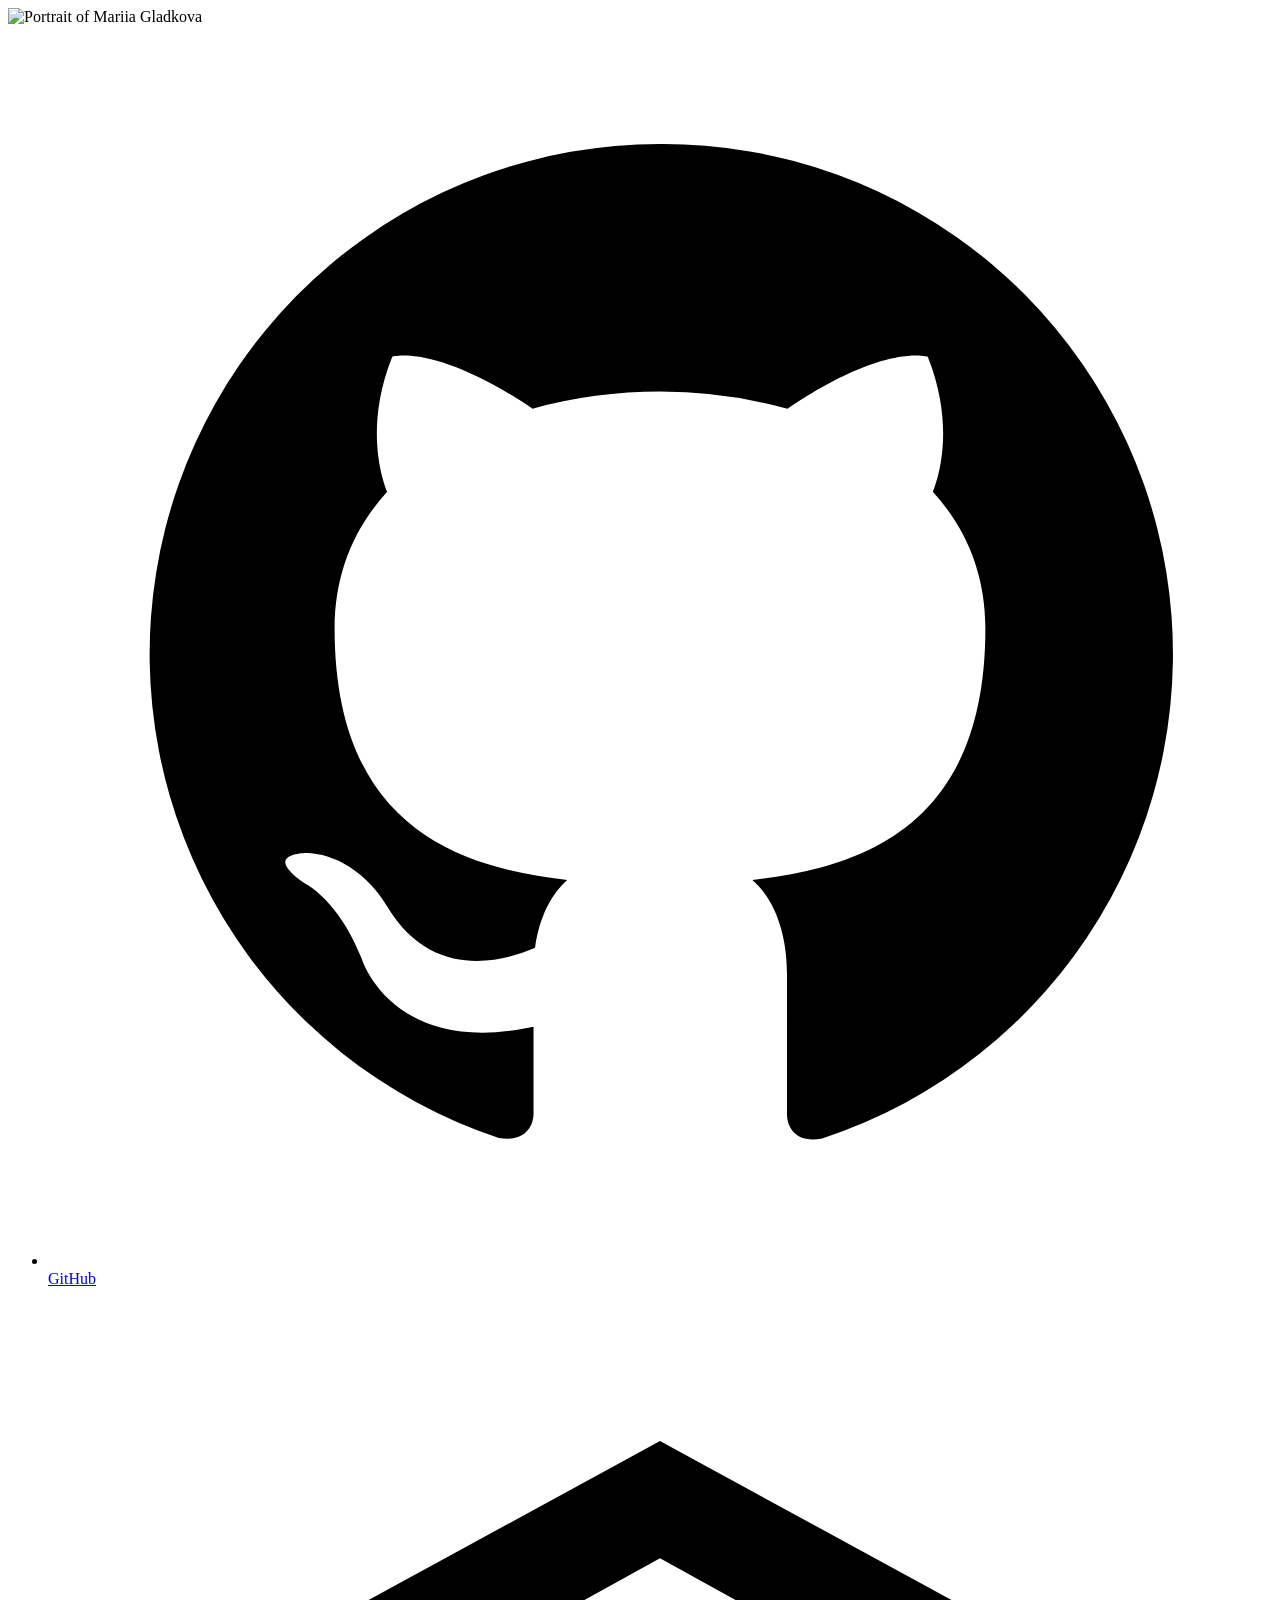
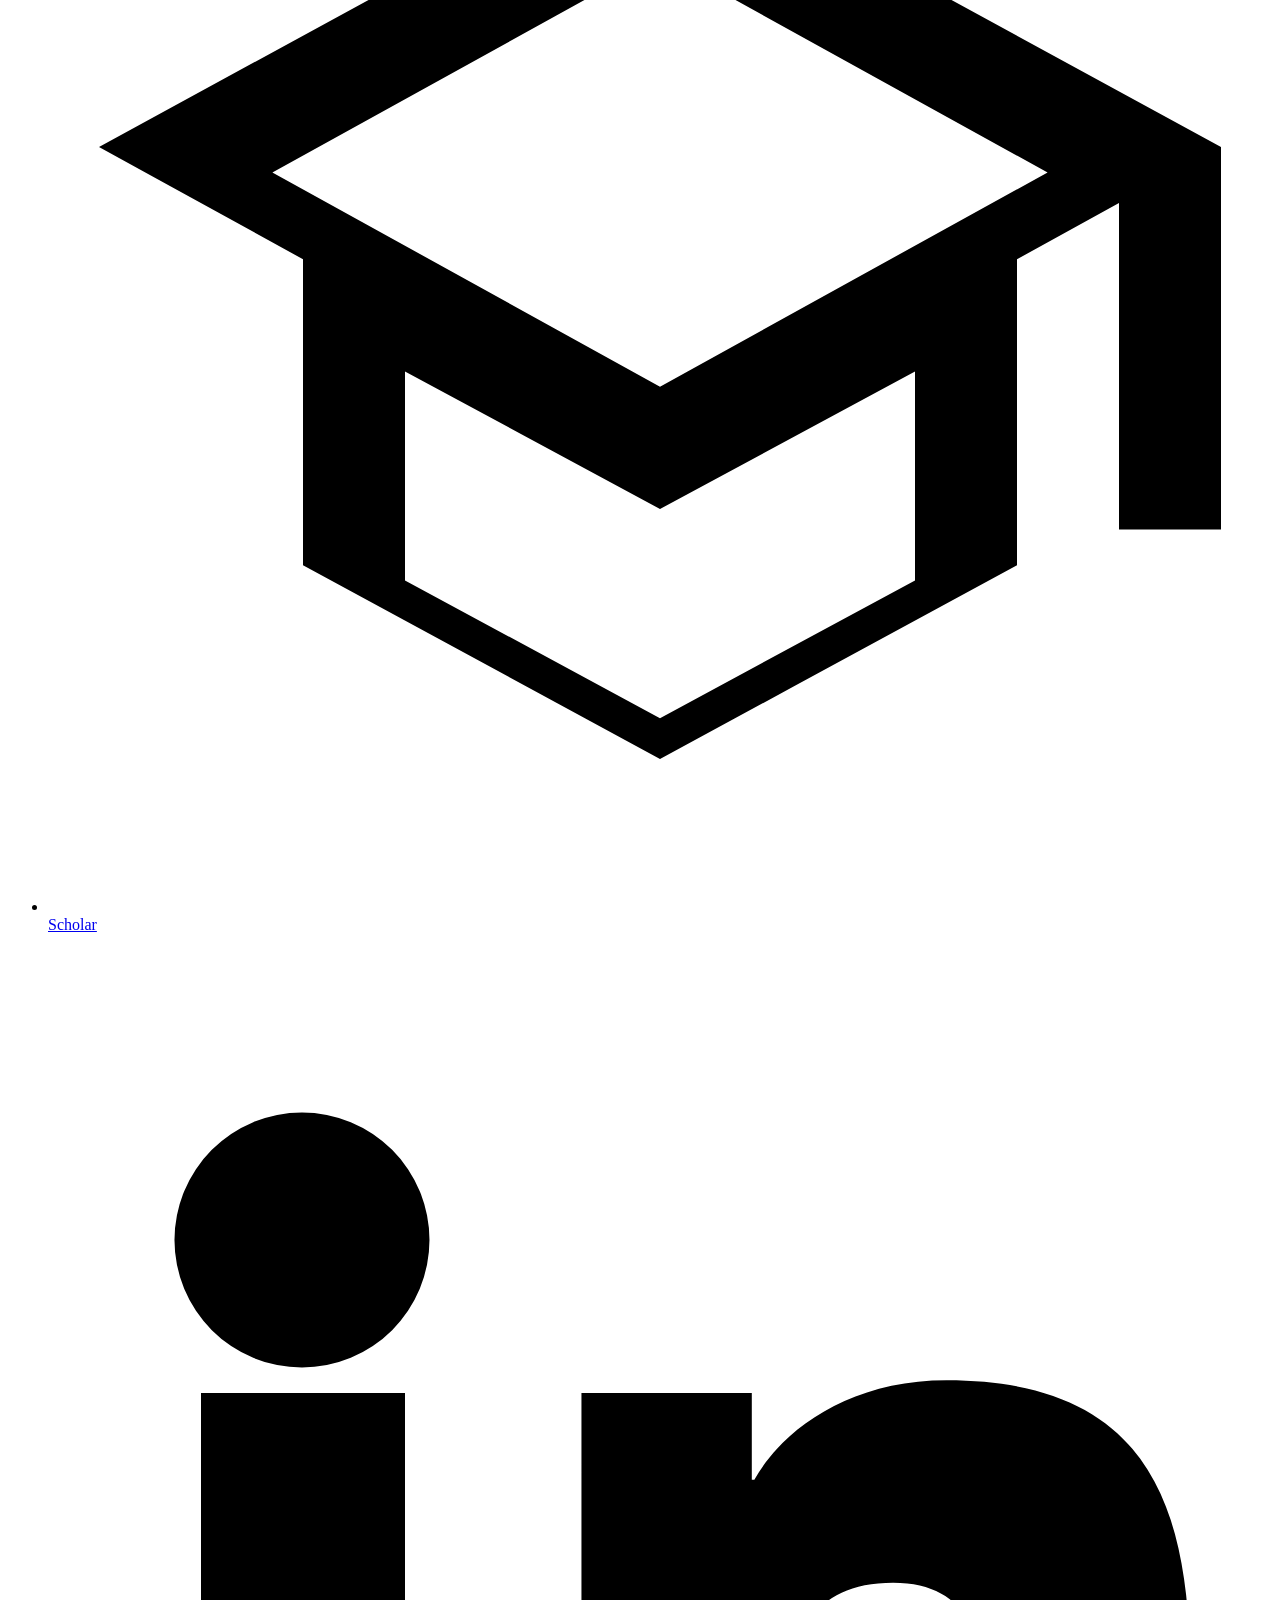
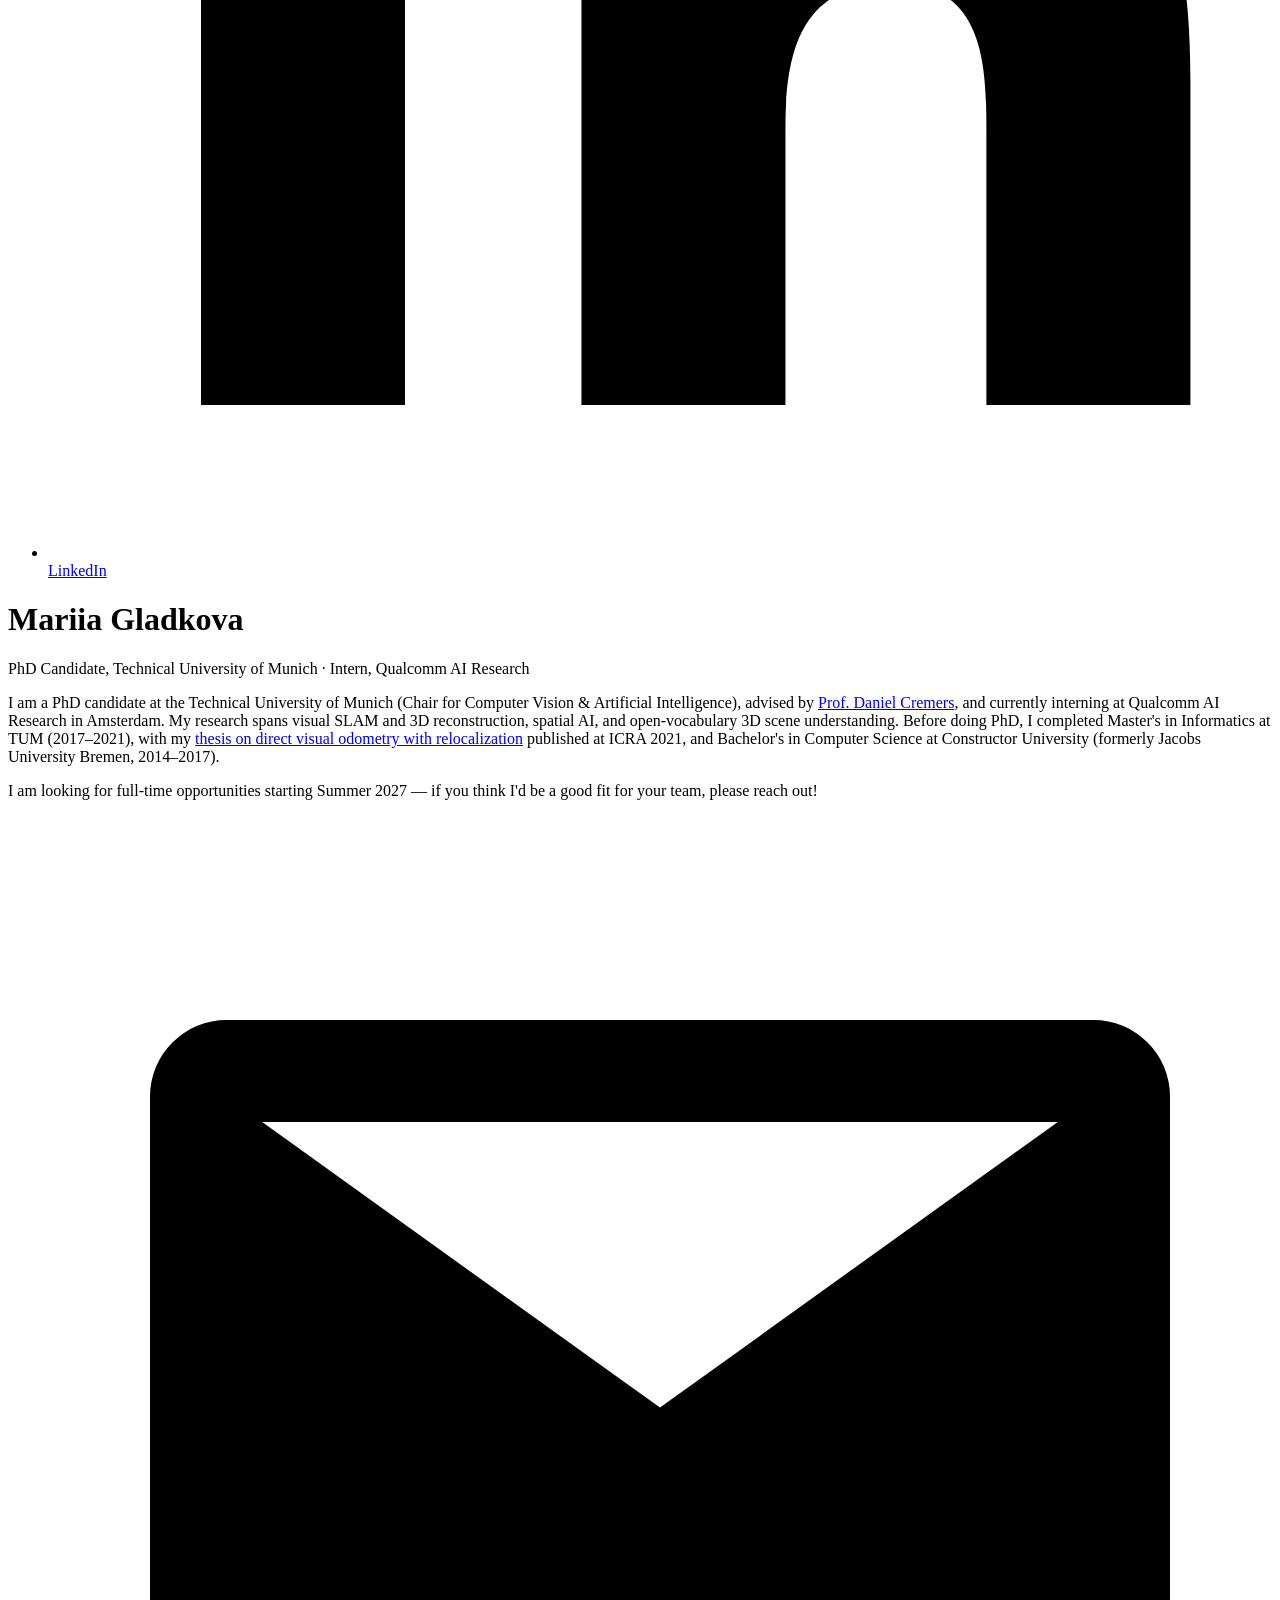
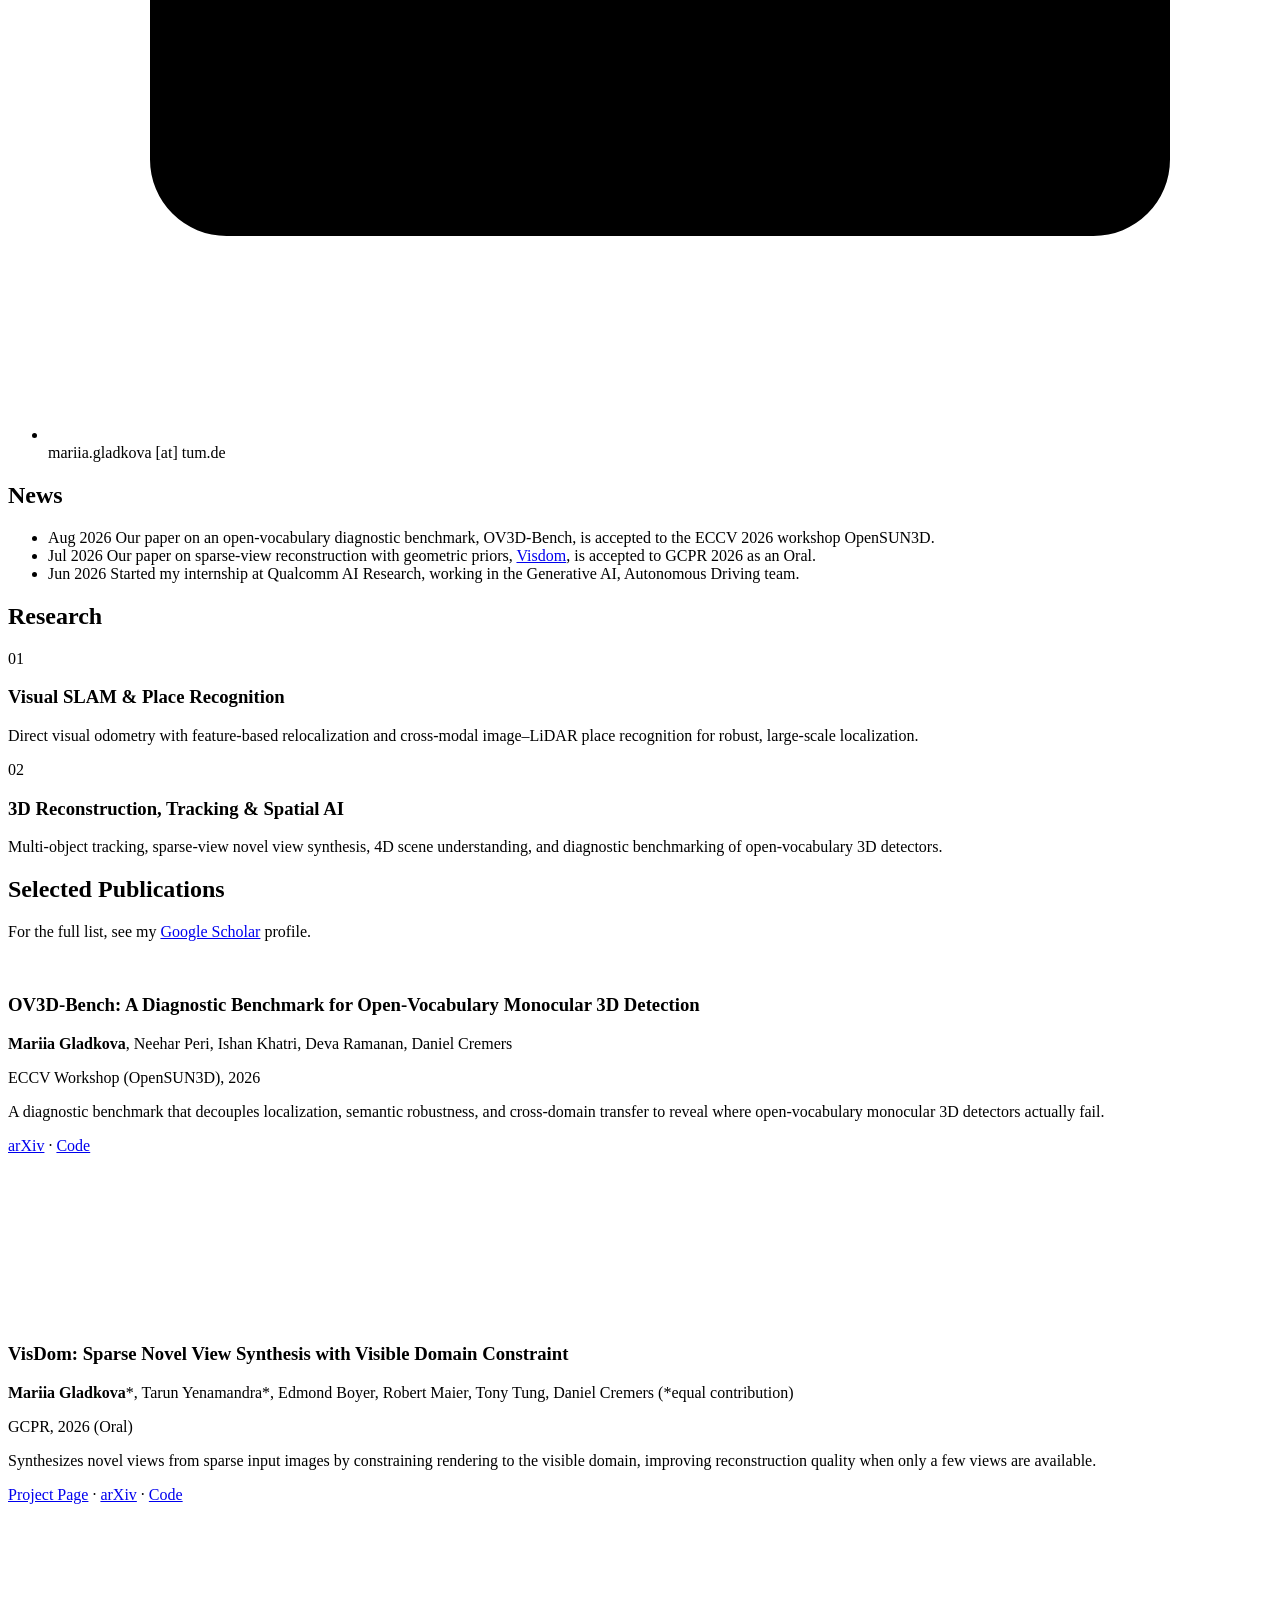
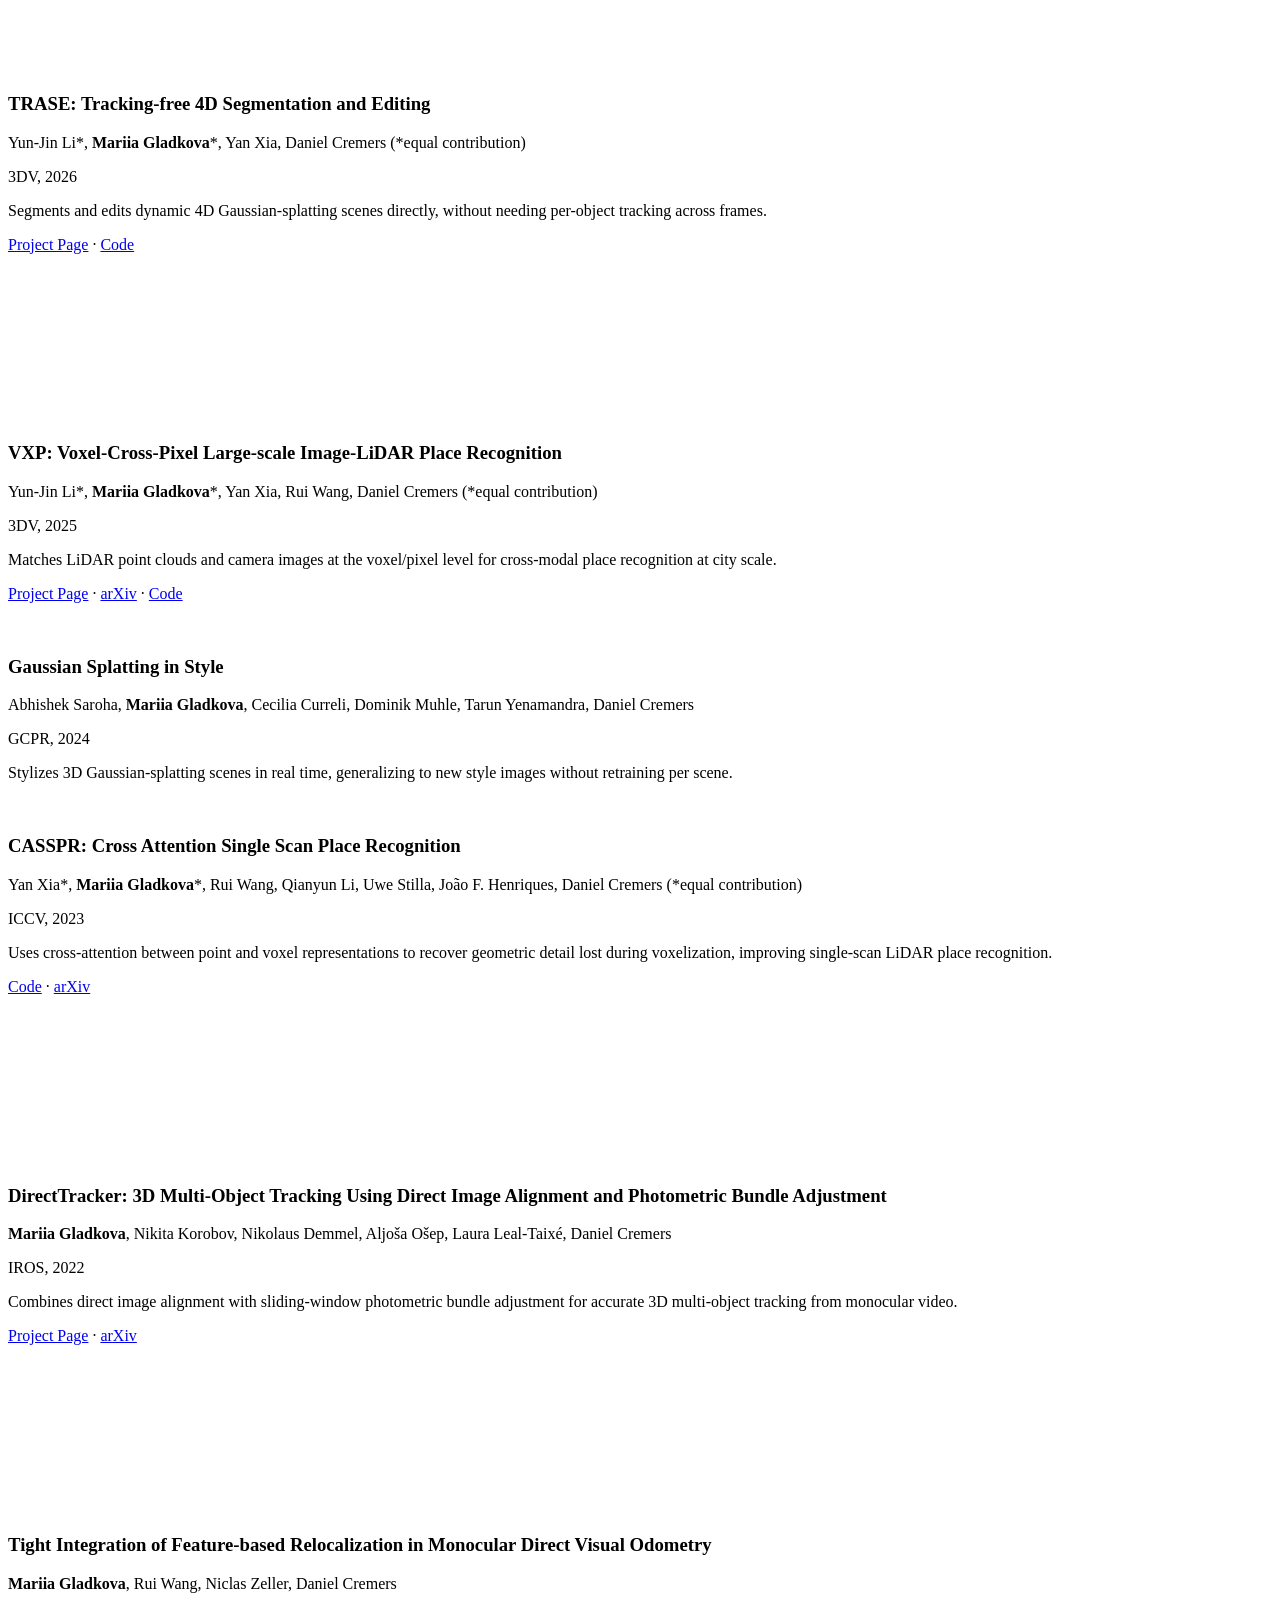
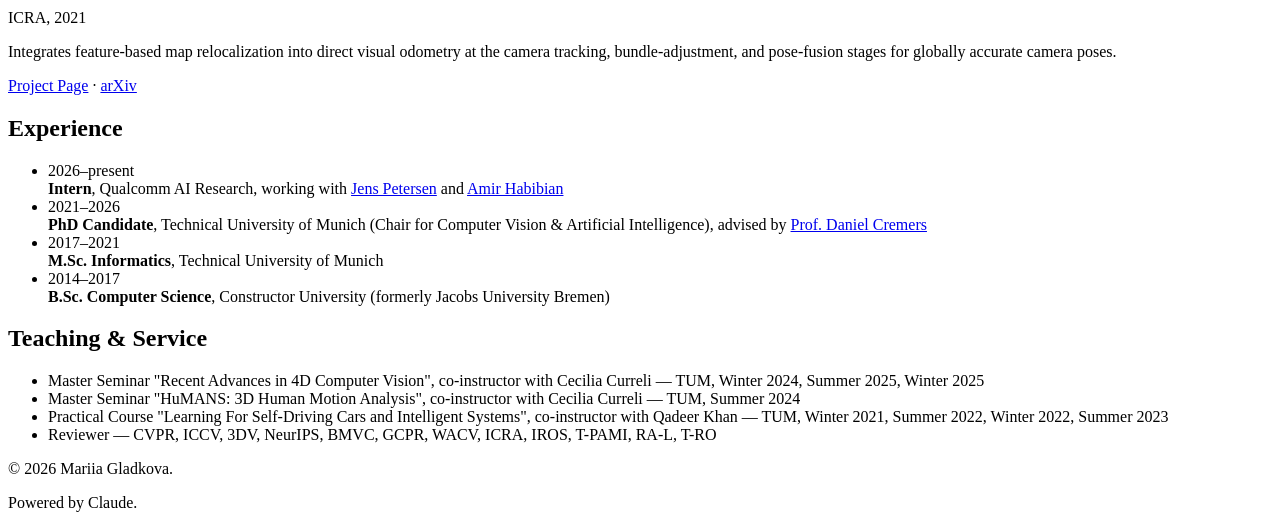
==== index.html @ d67d918a "Update ov3dbench links, visdom code release" ====
<!doctype html>
<html lang="en">
  <head>
    <meta charset="utf-8" />
    <meta name="viewport" content="width=device-width, initial-scale=1" />
    <title>Mariia Gladkova</title>
    <meta name="description" content="Mariia Gladkova's personal academic website." />
    <link rel="icon" href="data:," />
    <link rel="preconnect" href="https://fonts.googleapis.com" />
    <link rel="preconnect" href="https://fonts.gstatic.com" crossorigin />
    <link
      href="https://fonts.googleapis.com/css2?family=Inter:wght@400;500;600;700&family=Source+Serif+4:opsz,wght@8..60,400;8..60,600&display=swap"
      rel="stylesheet"
    />
    <link rel="stylesheet" href="static/css/style.css" />
  </head>
  <body>
    <div class="page">
      <!-- ============ HEADER ============ -->
      <header class="header">
        <div class="header__photo">
          <img src="static/img/photo_website.jpg" alt="Portrait of Mariia Gladkova" />
          <ul class="photo-links">
            <li>
              <a href="https://github.com/mgladkova" target="_blank" rel="noopener" aria-label="GitHub">
                <svg viewBox="0 0 24 24" aria-hidden="true"><path d="M12 2a10 10 0 0 0-3.16 19.49c.5.09.68-.22.68-.48v-1.7c-2.78.6-3.37-1.34-3.37-1.34-.46-1.16-1.11-1.47-1.11-1.47-.91-.62.07-.6.07-.6 1 .07 1.53 1.03 1.53 1.03.89 1.52 2.34 1.08 2.91.83.09-.65.35-1.08.63-1.33-2.22-.25-4.56-1.11-4.56-4.93 0-1.09.39-1.98 1.03-2.68-.1-.25-.45-1.27.1-2.65 0 0 .84-.27 2.75 1.02a9.5 9.5 0 0 1 5 0c1.91-1.3 2.75-1.02 2.75-1.02.55 1.38.2 2.4.1 2.65.64.7 1.03 1.59 1.03 2.68 0 3.83-2.34 4.68-4.57 4.93.36.31.68.92.68 1.85v2.74c0 .27.18.58.69.48A10 10 0 0 0 12 2Z"/></svg>
                GitHub
              </a>
            </li>
            <li>
              <a
                href="https://scholar.google.com/citations?user=bj6Wf14AAAAJ&hl=en"
                target="_blank"
                rel="noopener"
                aria-label="Google Scholar"
              >
                <svg viewBox="0 0 24 24" aria-hidden="true"><path d="M12 3 1 9l4 2.2v6L12 21l7-3.8v-6l2-1.1v6.4h2V9L12 3Zm0 2.3 7.6 4.2L12 13.7 4.4 9.5 12 5.3ZM7 13.4l5 2.7 5-2.7v4.1l-5 2.7-5-2.7v-4.1Z"/></svg>
                Scholar
              </a>
            </li>
            <li>
              <a href="https://de.linkedin.com/in/mgladkova" target="_blank" rel="noopener" aria-label="LinkedIn">
                <svg viewBox="0 0 24 24" aria-hidden="true"><path d="M4.98 3.5a2.5 2.5 0 1 1 0 5 2.5 2.5 0 0 1 0-5ZM3 9h4v12H3V9Zm7 0h3.8v1.7h.05c.53-.95 1.83-1.95 3.77-1.95 4.03 0 4.78 2.55 4.78 5.87V21h-4v-5.35c0-1.28-.02-2.93-1.83-2.93-1.83 0-2.11 1.4-2.11 2.84V21h-4V9Z"/></svg>
                LinkedIn
              </a>
            </li>
          </ul>
        </div>
        <div class="header__text">
          <h1 class="name">Mariia Gladkova</h1>
          <p class="tagline">PhD Candidate, Technical University of Munich &middot; Intern, Qualcomm AI Research</p>
          <p class="bio">
            I am a PhD candidate at the Technical University of Munich (Chair for Computer Vision &amp; Artificial
            Intelligence), advised by
            <a href="https://cvg.cit.tum.de/members/cremers" target="_blank" rel="noopener">Prof. Daniel Cremers</a>,
            and currently interning at Qualcomm AI Research in Amsterdam. 
            My research spans visual SLAM and 3D reconstruction, spatial AI, and open-vocabulary 3D scene understanding.
            Before doing PhD, I completed Master's in Informatics at TUM (2017&ndash;2021), with my
            <a href="https://go.vision.in.tum.de/tirdso" target="_blank" rel="noopener"
              >thesis on direct visual odometry with relocalization</a
            >
            published at ICRA 2021, and Bachelor's in Computer Science at Constructor University (formerly Jacobs
            University Bremen, 2014&ndash;2017).
          </p>
          <p class="cta">
            I am looking for full-time opportunities starting Summer 2027 &mdash; if you think I'd be a good fit for
            your team, please reach out!
          </p>
          <ul class="contact-links">
            <li>
              <span aria-label="Email">
                <svg viewBox="0 0 24 24" aria-hidden="true"><path d="M2 5.5A1.5 1.5 0 0 1 3.5 4h17A1.5 1.5 0 0 1 22 5.5v13a1.5 1.5 0 0 1-1.5 1.5h-17A1.5 1.5 0 0 1 2 18.5v-13Zm2.2.5 7.8 5.6L19.8 6H4.2Z"/></svg>
                mariia.gladkova [at] tum.de
              </span>
            </li>
          </ul>
        </div>
      </header>

      <!-- ============ NEWS ============ -->
      <section class="section" id="news">
        <h2 class="section__title">News</h2>
        <ul class="news-list">
          <li>
            <span class="news-date">Aug 2026</span>
            <span class="news-body">
              Our paper on an open-vocabulary diagnostic benchmark, OV3D-Bench, is accepted to the ECCV 2026 workshop
              OpenSUN3D.
            </span>
          </li>
          <li>
            <span class="news-date">Jul 2026</span>
            <span class="news-body">
              Our paper on sparse-view reconstruction with geometric priors,
              <a href="https://tarun738.github.io/visdom/" target="_blank" rel="noopener">Visdom</a>, is accepted to
              GCPR 2026 as an Oral.
            </span>
          </li>
          <li>
            <span class="news-date">Jun 2026</span>
            <span class="news-body">
              Started my internship at Qualcomm AI Research, working in the Generative AI, Autonomous Driving team.
            </span>
          </li>
        </ul>
      </section>

      <!-- ============ RESEARCH ============ -->
      <section class="section" id="research">
        <h2 class="section__title">Research</h2>
        <div class="cards">
          <div class="card">
            <span class="card__num">01</span>
            <h3>Visual SLAM &amp; Place Recognition</h3>
            <p>Direct visual odometry with feature-based relocalization and cross-modal image&ndash;LiDAR place recognition for robust, large-scale localization.</p>
          </div>
          <div class="card">
            <span class="card__num">02</span>
            <h3>3D Reconstruction, Tracking &amp; Spatial AI</h3>
            <p>Multi-object tracking, sparse-view novel view synthesis, 4D scene understanding, and diagnostic benchmarking of open-vocabulary 3D detectors.</p>
          </div>
        </div>
      </section>

      <!-- ============ PUBLICATIONS ============ -->
      <section class="section" id="publications">
        <h2 class="section__title">Selected Publications</h2>
        <p class="section__subtitle">
          For the full list, see my
          <a href="https://scholar.google.com/citations?user=bj6Wf14AAAAJ&hl=en" target="_blank" rel="noopener"
            >Google Scholar</a
          >
          profile.
        </p>
        <div class="pub-list">
          <article class="pub">
            <div class="pub__thumb"><img style="aspect-ratio: 640 / 678;" src="static/img/ov3dbench-radar.png" alt="" /></div>
            <div class="pub__body">
              <h3 class="pub__title">OV3D-Bench: A Diagnostic Benchmark for Open-Vocabulary Monocular 3D Detection</h3>
              <p class="pub__authors">
                <strong>Mariia Gladkova</strong>, Neehar Peri, Ishan Khatri, Deva Ramanan, Daniel Cremers
              </p>
              <p class="pub__venue">ECCV Workshop (OpenSUN3D), 2026</p>
              <p class="pub__desc">
                A diagnostic benchmark that decouples localization, semantic robustness, and cross-domain transfer to
                reveal where open-vocabulary monocular 3D detectors actually fail.
              </p>
              <p class="pub__links">
                <a href="https://arxiv.org/abs/2608.17110" target="_blank" rel="noopener">arXiv</a> ·
                <a href="https://github.com/mgladkova/ov3d-bench" target="_blank" rel="noopener">Code</a>
              </p>
            </div>
          </article>
          <article class="pub">
            <div class="pub__thumb pub__thumb--video"><video style="aspect-ratio: 480 / 328;" muted loop playsinline preload="auto" poster="static/img/visdom-thumb-poster.jpg"><source src="static/img/visdom-thumb.mp4" type="video/mp4" /></video></div>
            <div class="pub__body">
              <h3 class="pub__title">VisDom: Sparse Novel View Synthesis with Visible Domain Constraint</h3>
              <p class="pub__authors">
                <strong>Mariia Gladkova</strong>*, Tarun Yenamandra*, Edmond Boyer, Robert Maier, Tony Tung, Daniel
                Cremers (*equal contribution)
              </p>
              <p class="pub__venue">GCPR, 2026 (Oral)</p>
              <p class="pub__desc">
                Synthesizes novel views from sparse input images by constraining rendering to the visible domain,
                improving reconstruction quality when only a few views are available.
              </p>
              <p class="pub__links">
                <a href="https://tarun738.github.io/visdom/" target="_blank" rel="noopener">Project Page</a> ·
                <a href="https://arxiv.org/abs/2606.20531" target="_blank" rel="noopener">arXiv</a> ·
                <a href="https://github.com/tarun738/visdom-code-release" target="_blank" rel="noopener">Code</a>
              </p>
            </div>
          </article>
          <article class="pub">
            <div class="pub__thumb pub__thumb--video"><video style="aspect-ratio: 480 / 214;" muted loop playsinline preload="auto" poster="static/img/trase-thumb-poster.jpg"><source src="static/img/trase-thumb.mp4" type="video/mp4" /></video></div>
            <div class="pub__body">
              <h3 class="pub__title">TRASE: Tracking-free 4D Segmentation and Editing</h3>
              <p class="pub__authors">
                Yun-Jin Li*, <strong>Mariia Gladkova</strong>*, Yan Xia, Daniel Cremers (*equal contribution)
              </p>
              <p class="pub__venue">3DV, 2026</p>
              <p class="pub__desc">
                Segments and edits dynamic 4D Gaussian-splatting scenes directly, without needing per-object tracking
                across frames.
              </p>
              <p class="pub__links">
                <a href="https://yunjinli.github.io/project-sadg/" target="_blank" rel="noopener">Project Page</a> ·
                <a href="https://github.com/yunjinli/TRASE" target="_blank" rel="noopener">Code</a>
              </p>
            </div>
          </article>
          <article class="pub">
            <div class="pub__thumb pub__thumb--video"><video style="aspect-ratio: 240 / 118;" muted loop playsinline preload="auto" poster="static/img/vxp-thumb-poster.jpg"><source src="static/img/vxp-thumb.mp4" type="video/mp4" /></video></div>
            <div class="pub__body">
              <h3 class="pub__title">VXP: Voxel-Cross-Pixel Large-scale Image-LiDAR Place Recognition</h3>
              <p class="pub__authors">
                Yun-Jin Li*, <strong>Mariia Gladkova</strong>*, Yan Xia, Rui Wang, Daniel Cremers (*equal
                contribution)
              </p>
              <p class="pub__venue">3DV, 2025</p>
              <p class="pub__desc">
                Matches LiDAR point clouds and camera images at the voxel/pixel level for cross-modal place
                recognition at city scale.
              </p>
              <p class="pub__links">
                <a href="https://yunjinli.github.io/projects-vxp/" target="_blank" rel="noopener">Project Page</a> ·
                <a href="https://arxiv.org/abs/2403.14594" target="_blank" rel="noopener">arXiv</a> ·
                <a href="https://github.com/yunjinli/vxp" target="_blank" rel="noopener">Code</a>
              </p>
            </div>
          </article>
          <article class="pub">
            <div class="pub__thumb"><img style="aspect-ratio: 640 / 404;" src="static/img/gsis-thumb.jpg" alt="" /></div>
            <div class="pub__body">
              <h3 class="pub__title">Gaussian Splatting in Style</h3>
              <p class="pub__authors">
                Abhishek Saroha, <strong>Mariia Gladkova</strong>, Cecilia Curreli, Dominik Muhle, Tarun Yenamandra,
                Daniel Cremers
              </p>
              <p class="pub__venue">GCPR, 2024</p>
              <p class="pub__desc">
                Stylizes 3D Gaussian-splatting scenes in real time, generalizing to new style images without
                retraining per scene.
              </p>
            </div>
          </article>
          <article class="pub">
            <div class="pub__thumb"><img style="aspect-ratio: 640 / 420;" src="static/img/casspr-thumb.png" alt="" /></div>
            <div class="pub__body">
              <h3 class="pub__title">CASSPR: Cross Attention Single Scan Place Recognition</h3>
              <p class="pub__authors">
                Yan Xia*, <strong>Mariia Gladkova</strong>*, Rui Wang, Qianyun Li, Uwe Stilla, Jo&atilde;o F.
                Henriques, Daniel Cremers (*equal contribution)
              </p>
              <p class="pub__venue">ICCV, 2023</p>
              <p class="pub__desc">
                Uses cross-attention between point and voxel representations to recover geometric detail lost during
                voxelization, improving single-scan LiDAR place recognition.
              </p>
              <p class="pub__links">
                <a href="https://github.com/Yan-Xia/CASSPR" target="_blank" rel="noopener">Code</a> ·
                <a href="https://arxiv.org/abs/2211.12542" target="_blank" rel="noopener">arXiv</a>
              </p>
            </div>
          </article>
          <article class="pub">
            <div class="pub__thumb pub__thumb--video"><video style="aspect-ratio: 240 / 180;" muted loop playsinline preload="auto" poster="static/img/directtracker-thumb-poster.jpg"><source src="static/img/directtracker-thumb.mp4" type="video/mp4" /></video></div>
            <div class="pub__body">
              <h3 class="pub__title">DirectTracker: 3D Multi-Object Tracking Using Direct Image Alignment and Photometric Bundle Adjustment</h3>
              <p class="pub__authors">
                <strong>Mariia Gladkova</strong>, Nikita Korobov, Nikolaus Demmel, Aljo&scaron;a O&scaron;ep, Laura
                Leal-Taix&eacute;, Daniel Cremers
              </p>
              <p class="pub__venue">IROS, 2022</p>
              <p class="pub__desc">
                Combines direct image alignment with sliding-window photometric bundle adjustment for accurate 3D
                multi-object tracking from monocular video.
              </p>
              <p class="pub__links">
                <a href="https://go.vision.in.tum.de/directtracker" target="_blank" rel="noopener">Project Page</a> ·
                <a href="https://arxiv.org/abs/2209.14965" target="_blank" rel="noopener">arXiv</a>
              </p>
            </div>
          </article>
          <article class="pub">
            <div class="pub__thumb pub__thumb--video"><video style="aspect-ratio: 240 / 134;" muted loop playsinline preload="auto" poster="static/img/tirdso-thumb-poster.jpg"><source src="static/img/tirdso-thumb.mp4" type="video/mp4" /></video></div>
            <div class="pub__body">
              <h3 class="pub__title">Tight Integration of Feature-based Relocalization in Monocular Direct Visual Odometry</h3>
              <p class="pub__authors"><strong>Mariia Gladkova</strong>, Rui Wang, Niclas Zeller, Daniel Cremers</p>
              <p class="pub__venue">ICRA, 2021</p>
              <p class="pub__desc">
                Integrates feature-based map relocalization into direct visual odometry at the camera tracking,
                bundle-adjustment, and pose-fusion stages for globally accurate camera poses.
              </p>
              <p class="pub__links">
                <a href="https://go.vision.in.tum.de/tirdso" target="_blank" rel="noopener">Project Page</a> ·
                <a href="https://arxiv.org/abs/2102.01191" target="_blank" rel="noopener">arXiv</a>
              </p>
            </div>
          </article>
        </div>
      </section>

      <!-- ============ EXPERIENCE ============ -->
      <section class="section" id="experience">
        <h2 class="section__title">Experience</h2>
        <ul class="timeline">
          <li>
            <span class="timeline-date">2026&ndash;present</span>
            <div>
              <strong>Intern</strong>, Qualcomm AI Research, working with
              <a href="https://jens.pe/" target="_blank" rel="noopener">Jens Petersen</a> and
              <a href="https://habibian.github.io/" target="_blank" rel="noopener">Amir Habibian</a>
            </div>
          </li>
          <li>
            <span class="timeline-date">2021&ndash;2026</span>
            <div>
              <strong>PhD Candidate</strong>, Technical University of Munich (Chair for Computer Vision &amp;
              Artificial Intelligence), advised by
              <a href="https://cvg.cit.tum.de/members/cremers" target="_blank" rel="noopener">Prof. Daniel Cremers</a>
            </div>
          </li>
          <li>
            <span class="timeline-date">2017&ndash;2021</span>
            <div><strong>M.Sc. Informatics</strong>, Technical University of Munich</div>
          </li>
          <li>
            <span class="timeline-date">2014&ndash;2017</span>
            <div><strong>B.Sc. Computer Science</strong>, Constructor University (formerly Jacobs University Bremen)</div>
          </li>
        </ul>
      </section>

      <!-- ============ TEACHING & SERVICE ============ -->
      <section class="section" id="teaching">
        <h2 class="section__title">Teaching &amp; Service</h2>
        <ul class="plain-list">
          <li>
            Master Seminar "Recent Advances in 4D Computer Vision", co-instructor with Cecilia Curreli &mdash; TUM,
            Winter 2024, Summer 2025, Winter 2025
          </li>
          <li>Master Seminar "HuMANS: 3D Human Motion Analysis", co-instructor with Cecilia Curreli &mdash; TUM, Summer 2024</li>
          <li>
            Practical Course "Learning For Self-Driving Cars and Intelligent Systems", co-instructor with Qadeer Khan
            &mdash; TUM, Winter 2021, Summer 2022, Winter 2022, Summer 2023
          </li>
          <li>Reviewer &mdash; CVPR, ICCV, 3DV, NeurIPS, BMVC, GCPR, WACV, ICRA, IROS, T-PAMI, RA-L, T-RO</li>
        </ul>
      </section>

      <footer class="footer">
        <p>&copy; 2026 Mariia Gladkova.</p>
        <p>Powered by Claude.</p>
      </footer>
    </div>
    <script src="static/js/main.js"></script>
  </body>
</html>
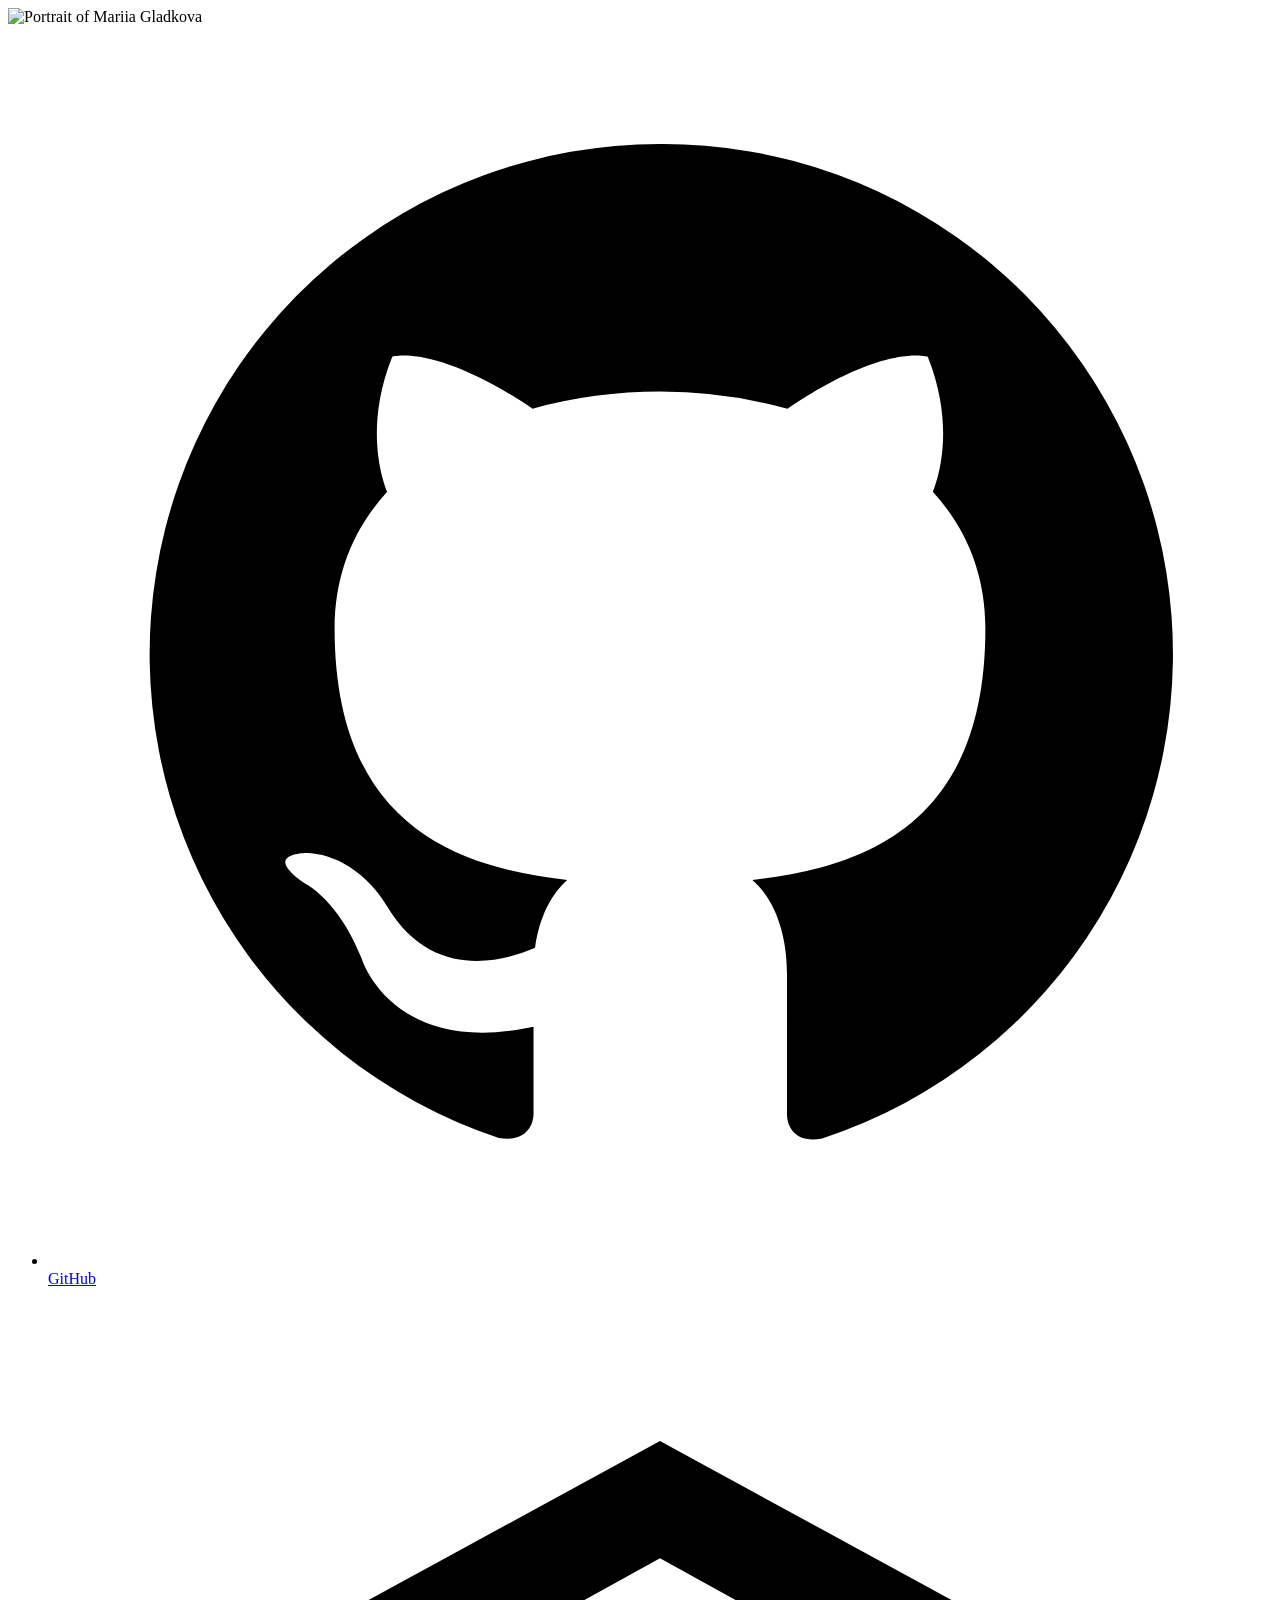
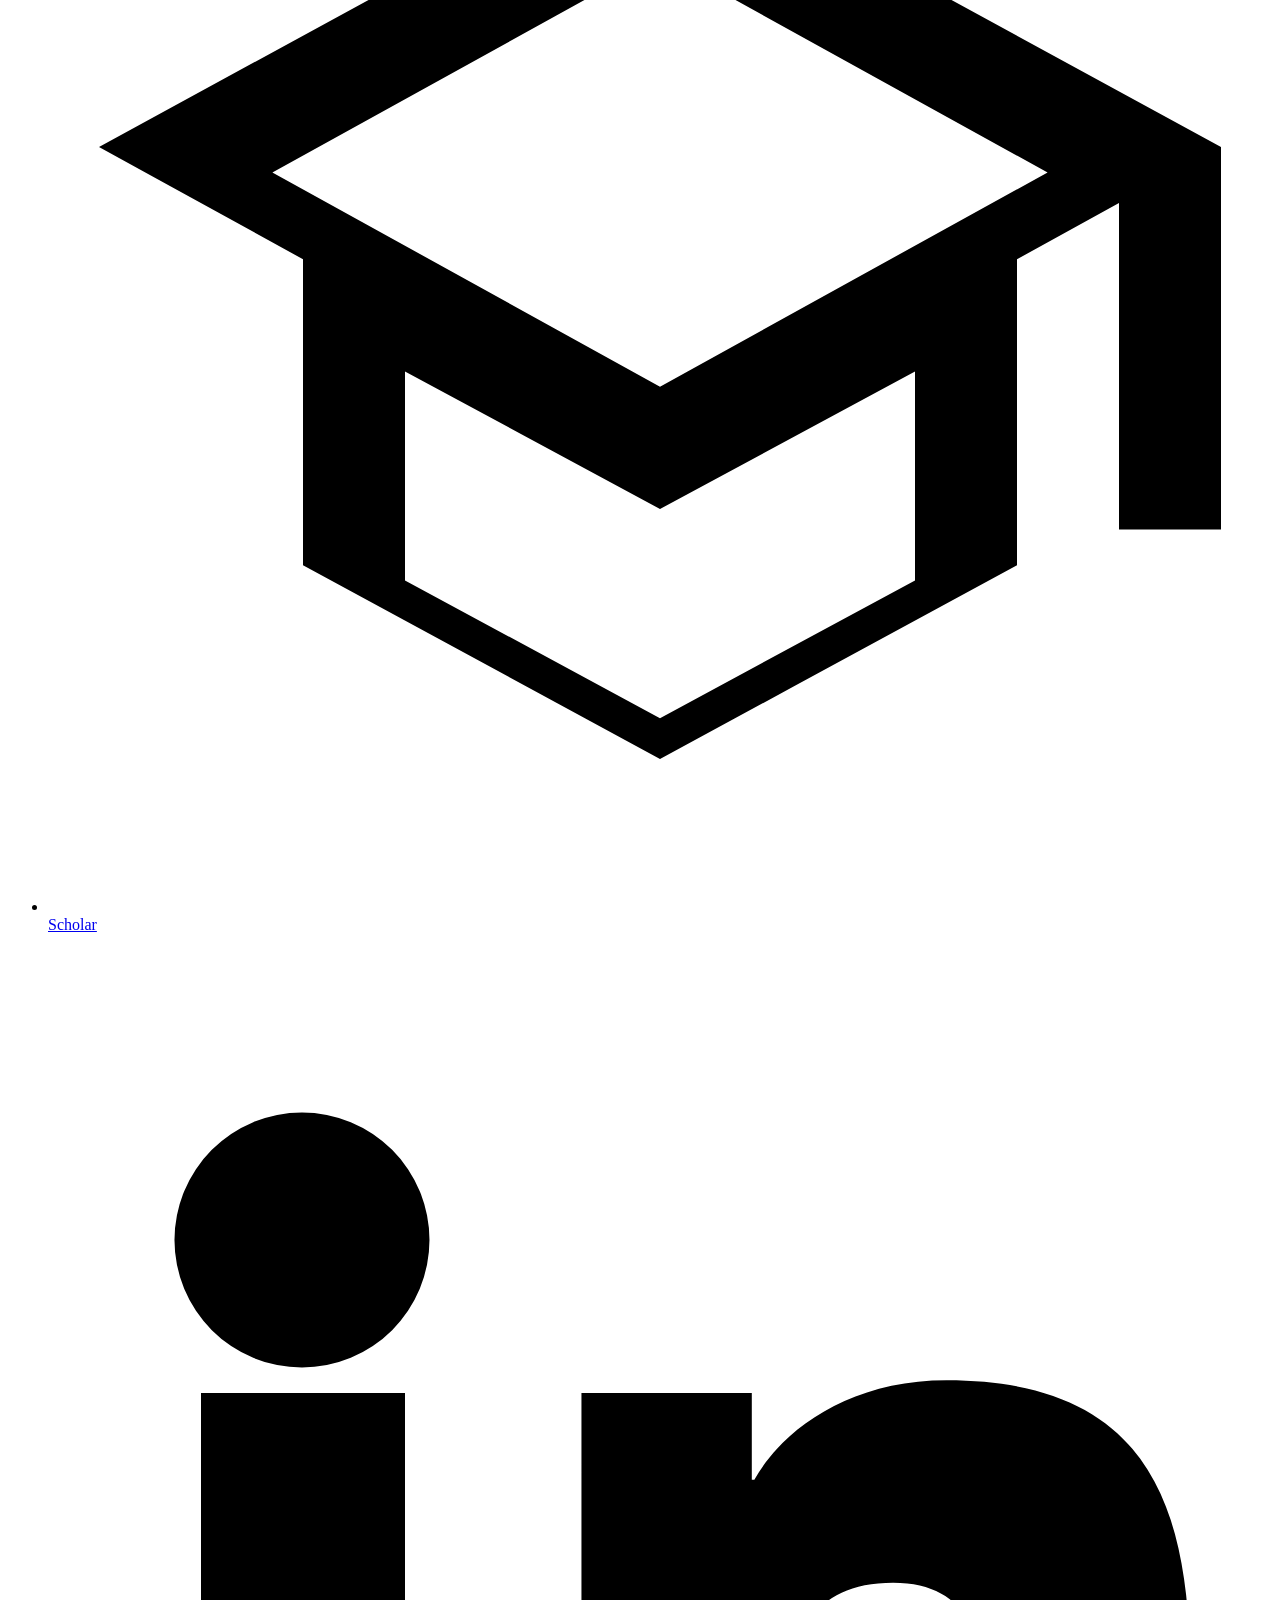
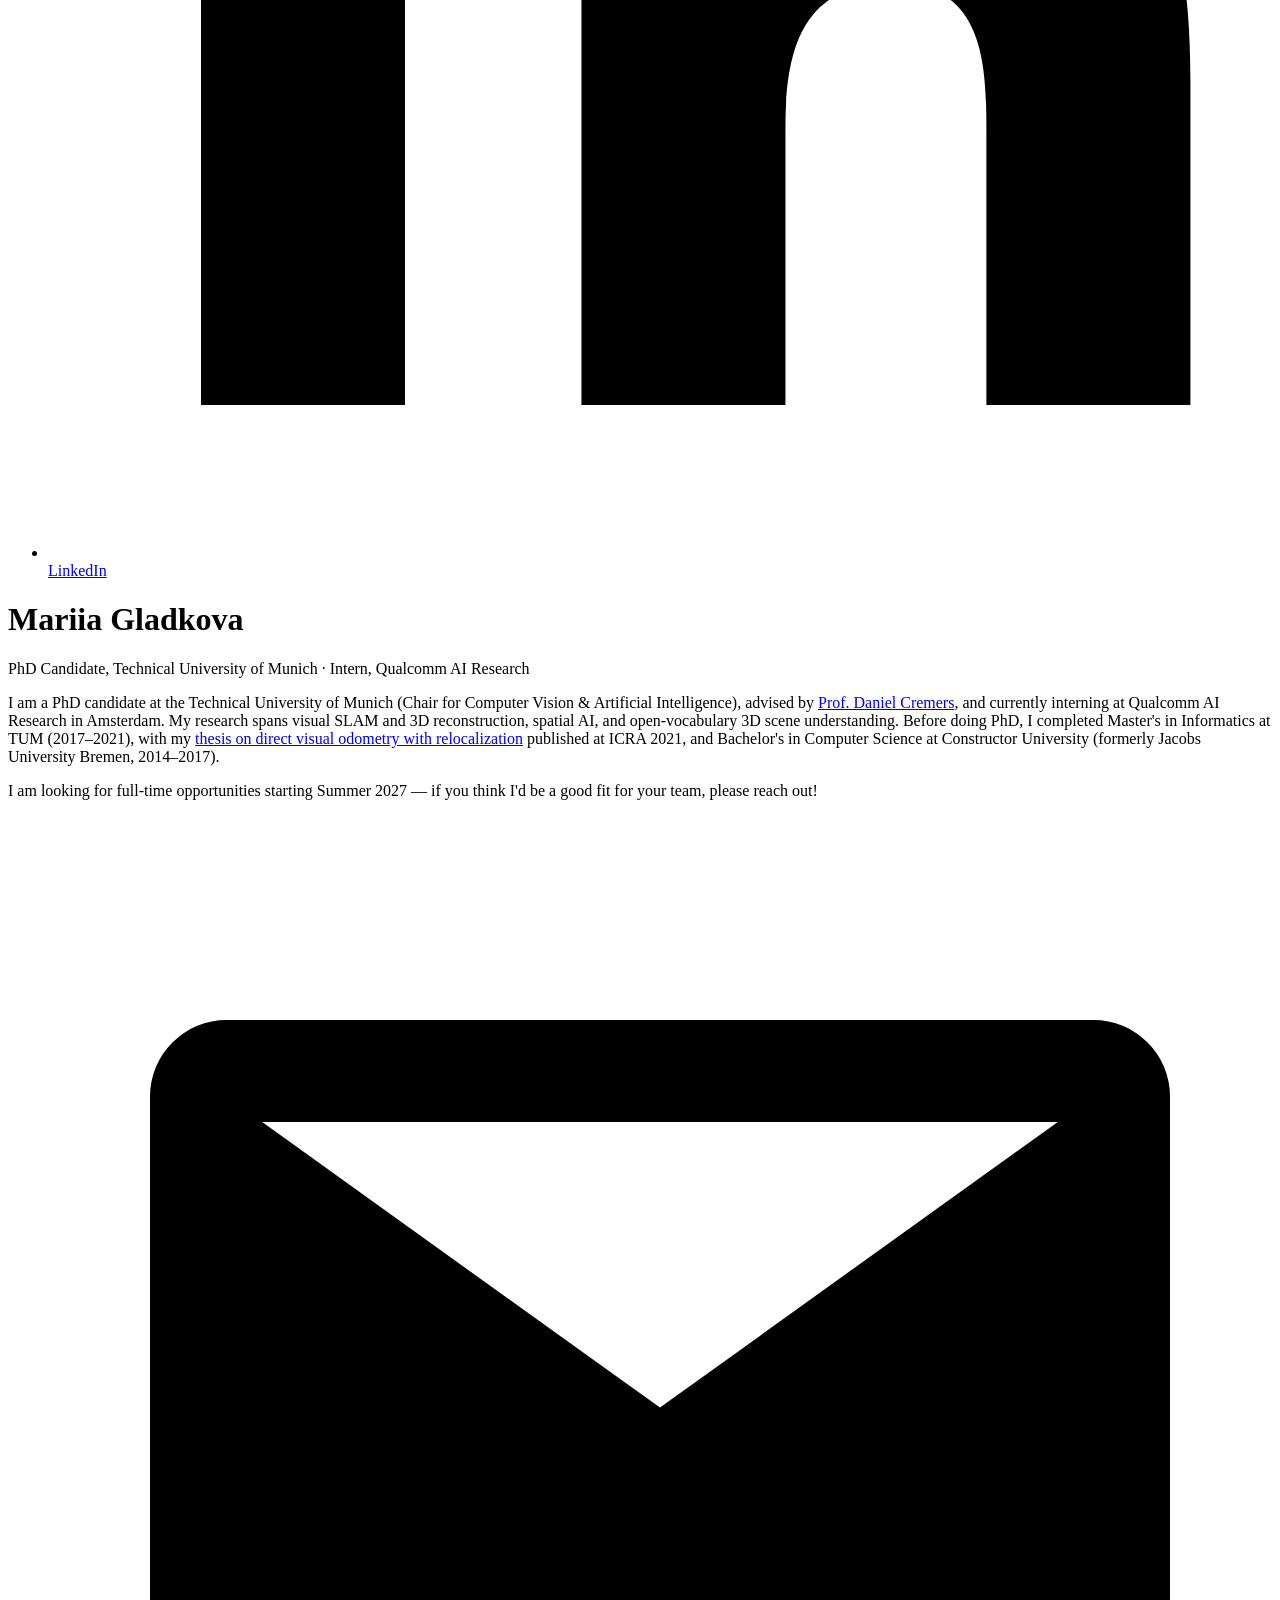
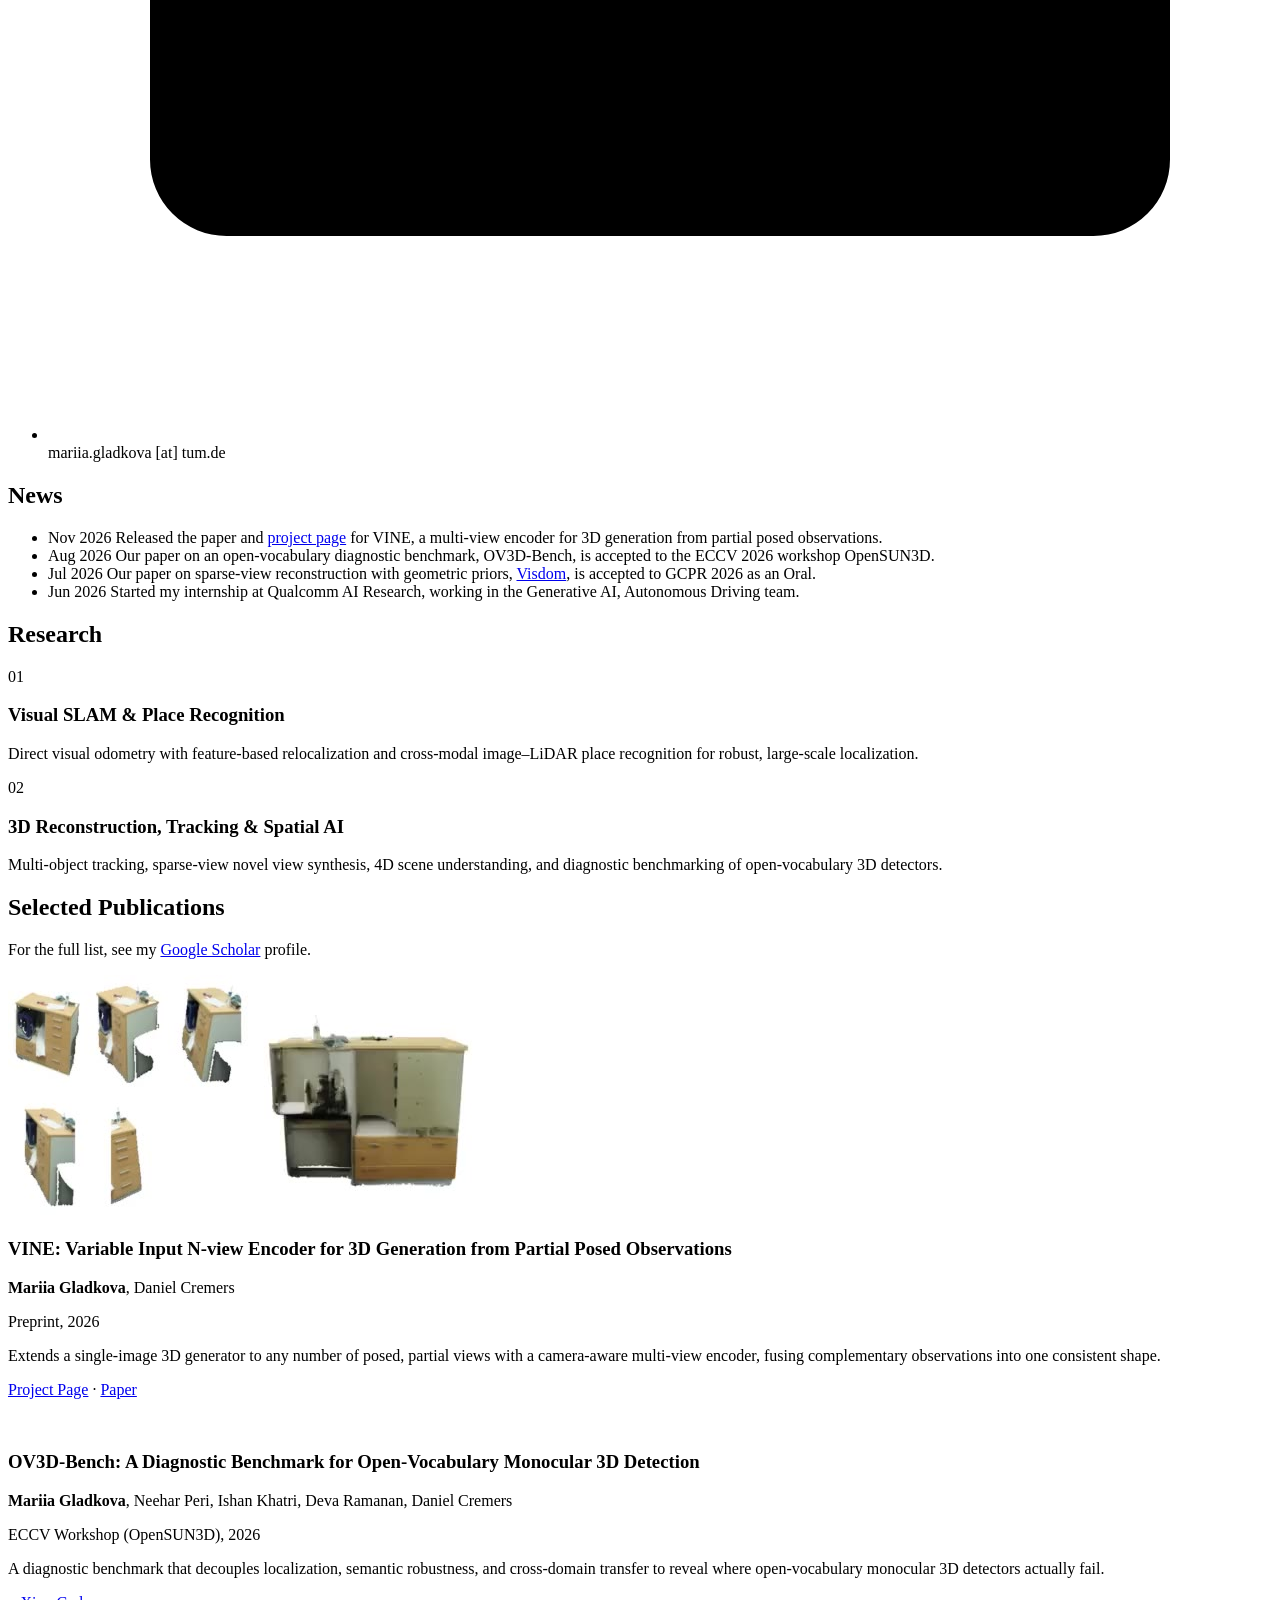
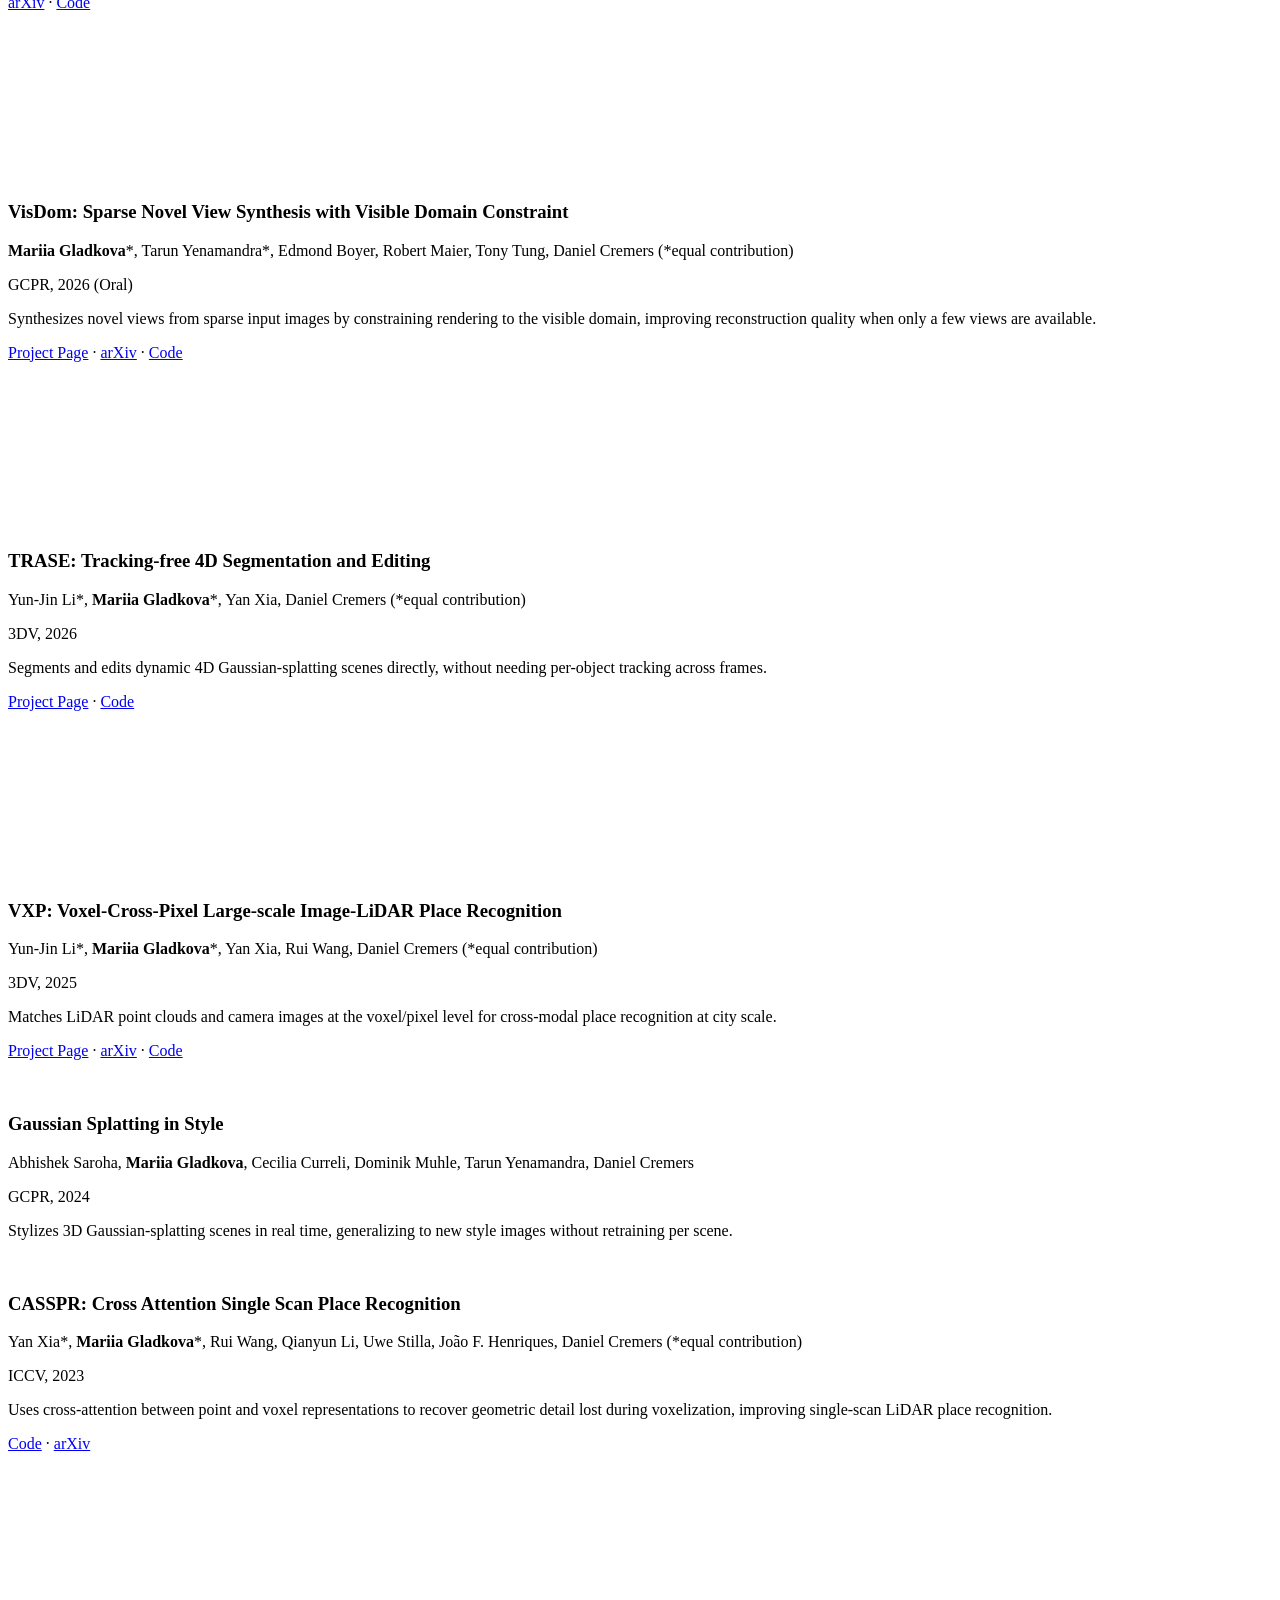
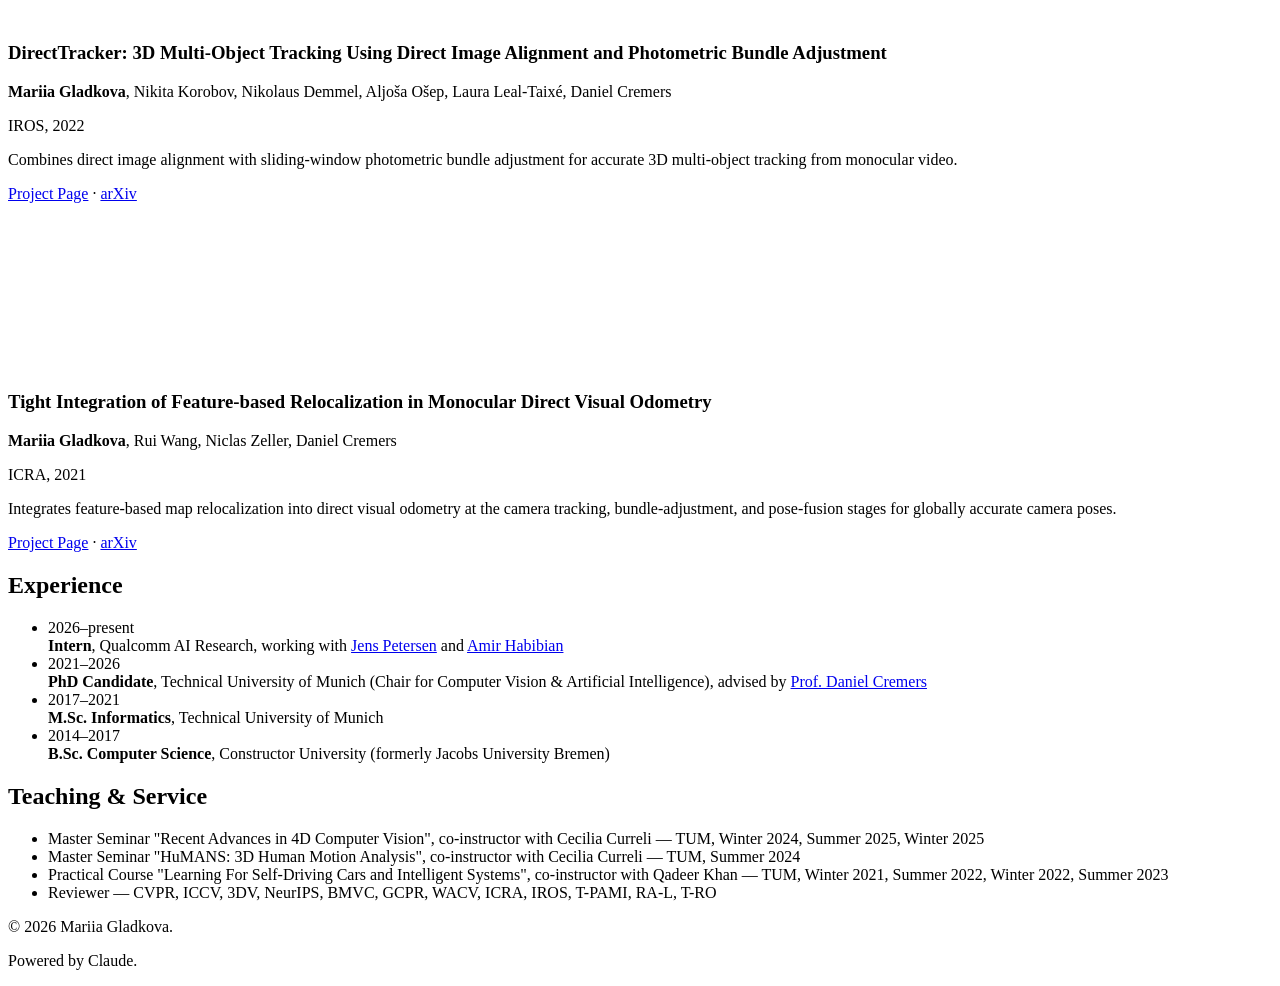
==== commit 4139c6e9: "Added VINE project page and paper Co-Authored-By: Claude Opus 5.5 <noreply@anthropic.com>" ====
--- a/index.html
+++ b/index.html
@@ -82,6 +82,13 @@
         <h2 class="section__title">News</h2>
         <ul class="news-list">
           <li>
+            <span class="news-date">Nov 2026</span>
+            <span class="news-body">
+              Released the paper and <a href="projects/vine/">project page</a> for VINE, a multi-view encoder for 3D generation from partial
+              posed observations.
+            </span>
+          </li>
+          <li>
             <span class="news-date">Aug 2026</span>
             <span class="news-body">
               Our paper on an open-vocabulary diagnostic benchmark, OV3D-Bench, is accepted to the ECCV 2026 workshop
@@ -134,6 +141,22 @@
         </p>
         <div class="pub-list">
           <article class="pub">
+            <div class="pub__thumb pub__thumb--video"><video style="aspect-ratio: 480 / 240;" muted loop playsinline preload="auto" poster="static/img/vine-thumb-poster.jpg"><source src="static/img/vine-thumb.mp4" type="video/mp4" /></video></div>
+            <div class="pub__body">
+              <h3 class="pub__title">VINE: Variable Input N-view Encoder for 3D Generation from Partial Posed Observations</h3>
+              <p class="pub__authors"><strong>Mariia Gladkova</strong>, Daniel Cremers</p>
+              <p class="pub__venue">Preprint, 2026</p>
+              <p class="pub__desc">
+                Extends a single-image 3D generator to any number of posed, partial views with a camera-aware multi-view encoder, fusing
+                complementary observations into one consistent shape.
+              </p>
+              <p class="pub__links">
+                <a href="projects/vine/">Project Page</a> ·
+                <a href="projects/vine/vine.pdf" target="_blank" rel="noopener">Paper</a>
+              </p>
+            </div>
+          </article>
+          <article class="pub">
             <div class="pub__thumb"><img style="aspect-ratio: 640 / 678;" src="static/img/ov3dbench-radar.png" alt="" /></div>
             <div class="pub__body">
               <h3 class="pub__title">OV3D-Bench: A Diagnostic Benchmark for Open-Vocabulary Monocular 3D Detection</h3>
